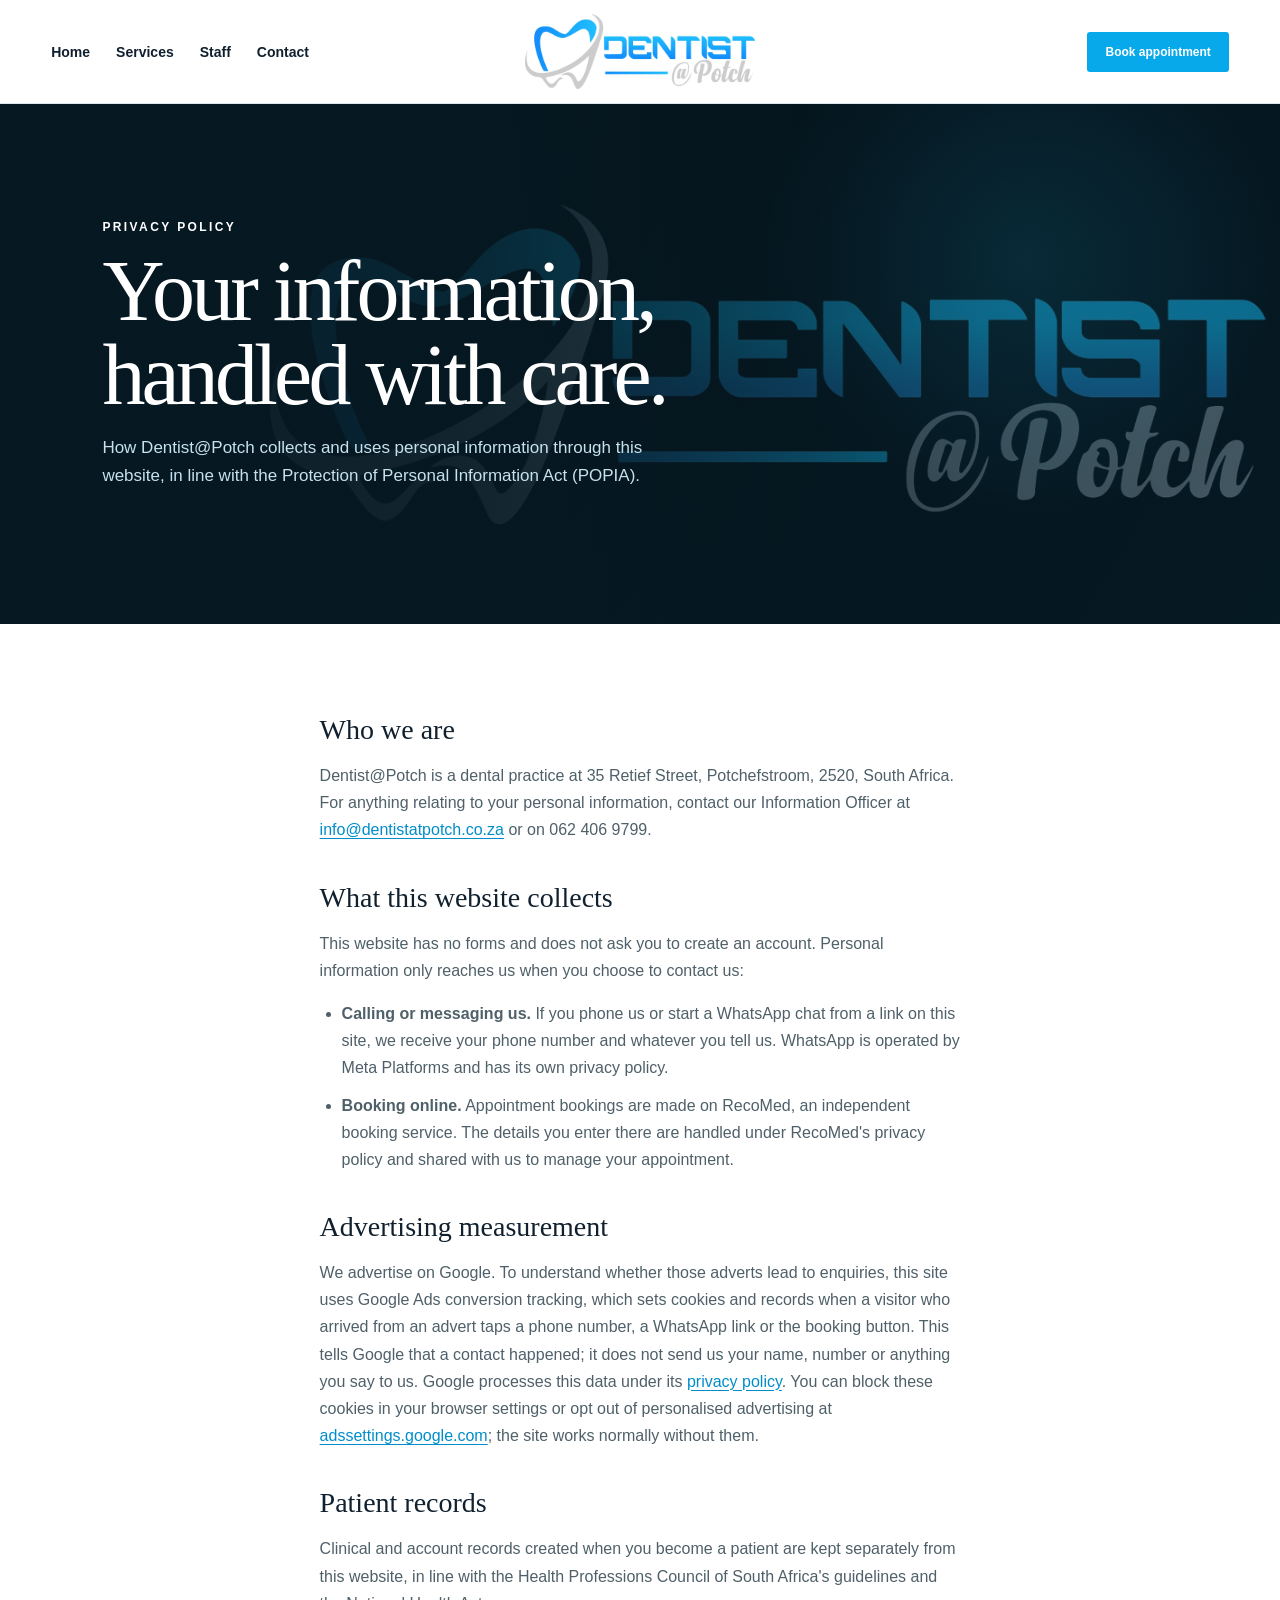
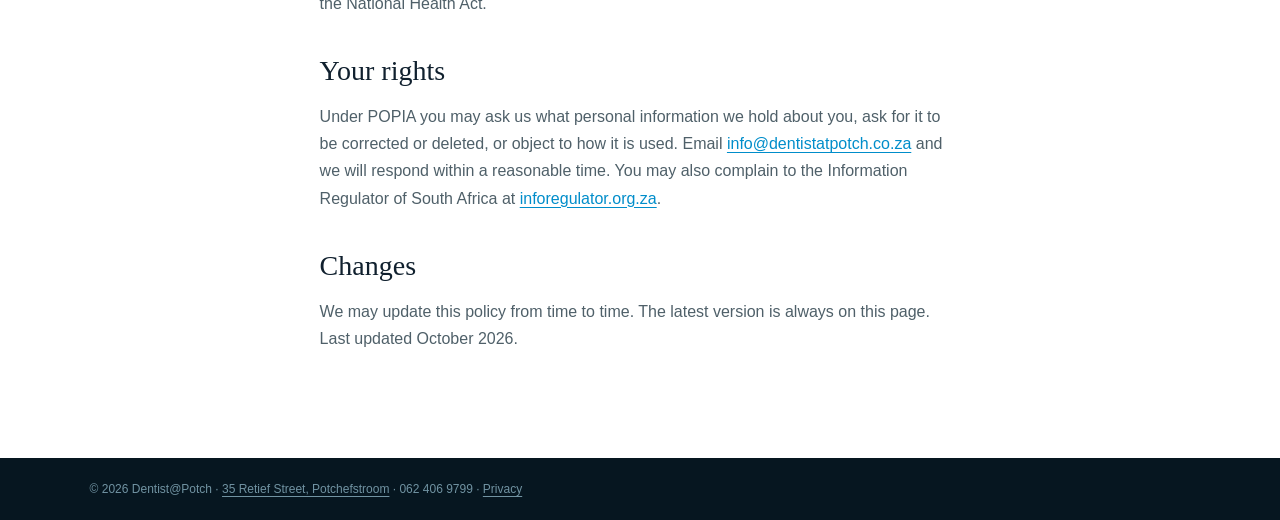
==== privacy.html @ b3be24b4 "Shorten the Invisalign description to match the other service cards Co-Authored-By: Claude Fable 5.1" ====
<!doctype html>
<html lang="en">
<head>
  <meta charset="utf-8">
  <meta name="viewport" content="width=device-width, initial-scale=1">
  <title>Privacy Policy | Dentist@Potch</title>
  <meta name="description" content="How Dentist@Potch handles personal information collected through this website.">
  <link rel="icon" href="images/dentist-at-potch-emblem.webp">
  <link rel="stylesheet" href="styles.css?v=10">
  <script src="tracking.js?v=10"></script>
</head>
<body>
  <main class="services-page">
    <header class="topbar service-nav">
      <a href="index.html" class="brand" aria-label="Dentist at Potch home"><img src="images/dentist-at-potch-logo-light.webp" alt="Dentist at Potch"></a>
      <nav aria-label="Main navigation"><a href="index.html">Home</a><a href="services.html">Services</a><a href="staff.html">Staff</a><a href="index.html#contact">Contact</a></nav>
      <a class="nav-appointment" href="https://www.recomed.co.za/dentist/potchefstroom/jac-jason-jacob/9480/9414/" target="_blank" rel="noopener noreferrer">Book appointment</a>
    </header>

    <section class="services-hero"><p class="eyebrow">PRIVACY POLICY</p><h1>Your information,<br>handled with care.</h1><p>How Dentist@Potch collects and uses personal information through this website, in line with the Protection of Personal Information Act (POPIA).</p></section>

    <section class="section-pad legal-page">
      <h2>Who we are</h2>
      <p>Dentist@Potch is a dental practice at 35 Retief Street, Potchefstroom, 2520, South Africa. For anything relating to your personal information, contact our Information Officer at <a href="mailto:info@dentistatpotch.co.za">info@dentistatpotch.co.za</a> or on 062 406 9799.</p>

      <h2>What this website collects</h2>
      <p>This website has no forms and does not ask you to create an account. Personal information only reaches us when you choose to contact us:</p>
      <ul>
        <li><strong>Calling or messaging us.</strong> If you phone us or start a WhatsApp chat from a link on this site, we receive your phone number and whatever you tell us. WhatsApp is operated by Meta Platforms and has its own privacy policy.</li>
        <li><strong>Booking online.</strong> Appointment bookings are made on RecoMed, an independent booking service. The details you enter there are handled under RecoMed's privacy policy and shared with us to manage your appointment.</li>
      </ul>

      <h2>Advertising measurement</h2>
      <p>We advertise on Google. To understand whether those adverts lead to enquiries, this site uses Google Ads conversion tracking, which sets cookies and records when a visitor who arrived from an advert taps a phone number, a WhatsApp link or the booking button. This tells Google that a contact happened; it does not send us your name, number or anything you say to us. Google processes this data under its <a href="https://policies.google.com/privacy" target="_blank" rel="noopener noreferrer">privacy policy</a>. You can block these cookies in your browser settings or opt out of personalised advertising at <a href="https://adssettings.google.com" target="_blank" rel="noopener noreferrer">adssettings.google.com</a>; the site works normally without them.</p>

      <h2>Patient records</h2>
      <p>Clinical and account records created when you become a patient are kept separately from this website, in line with the Health Professions Council of South Africa's guidelines and the National Health Act.</p>

      <h2>Your rights</h2>
      <p>Under POPIA you may ask us what personal information we hold about you, ask for it to be corrected or deleted, or object to how it is used. Email <a href="mailto:info@dentistatpotch.co.za">info@dentistatpotch.co.za</a> and we will respond within a reasonable time. You may also complain to the Information Regulator of South Africa at <a href="https://inforegulator.org.za" target="_blank" rel="noopener noreferrer">inforegulator.org.za</a>.</p>

      <h2>Changes</h2>
      <p>We may update this policy from time to time. The latest version is always on this page. Last updated October 2026.</p>
    </section>

    <footer>© 2026 Dentist@Potch · <a href="https://maps.app.goo.gl/ndyyrNJzBCLuc52E7?g_st=aw" target="_blank" rel="noopener noreferrer">35 Retief Street, Potchefstroom</a> · 062 406 9799 · <a href="privacy.html">Privacy</a></footer>
  </main>
</body>
</html>
---- styles.css ----
:root { --ink:#10202e; --blue:#07a9ea; --deep:#071a27; --pale:#eaf7fc; --line:#d9e8ee; }
* { box-sizing:border-box; } html { scroll-behavior:smooth; } body { margin:0; color:var(--ink); background:#fff; font-family:Arial,Helvetica,sans-serif; } a { color:inherit; text-decoration:none; } button,input,select,textarea { font:inherit; } button,a { -webkit-tap-highlight-color:transparent; }
.site-shell { display:grid; grid-template-columns:minmax(0,1fr) 390px; min-height:100vh; }.content-column{min-width:0}.topbar{min-height:104px;padding:14px clamp(24px,4vw,60px);display:grid;grid-template-columns:minmax(0,1fr) auto minmax(0,1fr);grid-template-areas:"nav brand action";align-items:center;gap:24px;border-bottom:1px solid var(--line);background:#fff;position:relative;z-index:10}.brand{grid-area:brand;justify-self:center;display:flex;align-items:center;width:230px;max-width:32vw}.brand img{display:block;width:100%;height:auto}.topbar nav{grid-area:nav;justify-self:start;display:flex;gap:26px;font-size:14px;font-weight:700}.topbar nav a{padding:16px 0 13px;border-bottom:3px solid transparent}.topbar nav a:hover,.topbar nav a.active{color:#008dca;border-color:var(--blue)}
.hero{height:620px;position:relative;overflow:hidden;background:var(--deep)}.hero-slide{position:absolute;inset:0;opacity:0;transform:scale(1.02);transition:opacity .8s ease,transform 1.2s ease;color:#fff}.hero-slide.visible{opacity:1;transform:scale(1);z-index:1}.hero-slide>img{position:absolute;inset:0;width:100%;height:100%;object-fit:cover}.hero-slide::after{content:"";position:absolute;inset:0;background:linear-gradient(90deg,rgba(2,19,30,.9) 0%,rgba(3,26,40,.48) 52%,rgba(3,26,40,.1) 100%);z-index:1}.hero-copy{position:relative;z-index:2;height:100%;padding:0 clamp(28px,7vw,90px);display:flex;flex-direction:column;justify-content:center}.hero-copy>p:last-child{max-width:510px;margin:24px 0 0;font-size:17px;line-height:1.6;color:#d7eef7}.eyebrow{margin:0 0 16px;font-size:12px;line-height:1;font-weight:800;letter-spacing:.2em}.eyebrow.blue{color:#008dca}.hero h1,.services-hero h1{margin:0;max-width:680px;font-family:Georgia,serif;font-size:clamp(48px,7vw,86px);line-height:.98;font-weight:400;letter-spacing:-.045em}.slide-dots{position:absolute;z-index:3;left:clamp(28px,7vw,90px);bottom:38px;display:flex;gap:10px}.slide-dots button{width:9px;height:9px;border:1px solid #fff;border-radius:50%;background:transparent;cursor:pointer;padding:0}.slide-dots button.selected{width:34px;border-radius:10px;background:var(--blue);border-color:var(--blue)}
.section-pad{padding:90px clamp(28px,7vw,90px)}.welcome h2,.team h2,.contact h2,.services-cta h2{font-family:Georgia,serif;font-size:clamp(36px,4vw,55px);line-height:1.08;font-weight:400;margin:0;letter-spacing:-.035em}.welcome>p:not(.eyebrow){max-width:750px;color:#5b6c76;font-size:18px;line-height:1.7}.quick-facts{display:grid;grid-template-columns:repeat(3,1fr);gap:18px;border-top:1px solid var(--line);margin-top:42px;padding-top:28px}.quick-facts span{display:flex;flex-direction:column;gap:7px;font-size:13px;color:#6d7d85}.quick-facts strong{color:var(--ink);font-size:16px}.team{background:#f2f9fb}.section-heading{display:flex;align-items:end;justify-content:space-between;gap:30px;margin-bottom:42px}.section-heading p{max-width:410px;color:#687982;line-height:1.6}.doctor-grid{display:grid;grid-template-columns:repeat(2,1fr);gap:24px;align-items:stretch}.doctor-card{background:#fff;border-radius:6px;overflow:hidden;box-shadow:0 10px 35px rgba(9,51,70,.07);display:flex;flex-direction:column}.doctor-photo{position:relative;aspect-ratio:4/5;overflow:hidden;background:#fff}.doctor-photo img{width:100%;height:100%;object-fit:cover;object-position:center top}.doctor-details{padding:25px 24px 28px;text-align:left;display:flex;flex-direction:column;flex:1}.doctor-card h3{font-family:Georgia,serif;font-size:23px;line-height:1.15;font-weight:400;margin:0 0 10px}.doctor-designation{margin:0;color:#008dca;font-size:12px;font-weight:800;text-transform:uppercase;letter-spacing:.08em;line-height:1.45}.doctor-experience{align-self:flex-start;margin:17px 0 16px;padding:7px 10px;border-radius:999px;background:#eaf7fc;color:#087ead;font-size:11px;font-weight:800;letter-spacing:.03em}.doctor-bio{margin:0;color:#5f717a;font-size:14px;line-height:1.65}.doctor-bio.no-experience{margin-top:20px}
.testimonial-wrap{background:var(--deep)}.testimonial-card{max-width:900px;min-height:410px;margin:auto;text-align:center;color:#fff;display:flex;flex-direction:column;align-items:center;justify-content:center}.review-label{color:#7fd8f7}.stars{color:#f8c44f;letter-spacing:.25em}blockquote{margin:24px 0;font-family:Georgia,serif;font-size:clamp(21px,2.45vw,35px);line-height:1.4}.patient{color:#8fb3c4;font-size:13px;text-transform:uppercase;letter-spacing:.1em}.testimonial-controls{margin-top:28px;display:flex;justify-content:center;align-items:center;gap:18px;color:#85a6b6;font-size:12px}.testimonial-controls button{color:#fff;background:transparent;border:1px solid #315366;width:42px;height:42px;border-radius:50%;cursor:pointer}.contact{display:grid;grid-template-columns:1.1fr .9fr;gap:60px;background:var(--blue);color:white}.contact a{font-family:Georgia,serif;font-size:28px}.contact p:not(.eyebrow){margin:0 0 8px;color:#dff6ff;font-size:13px}.contact .hours{margin-top:30px!important}footer{background:#061620;color:#7193a2;padding:24px clamp(28px,7vw,90px);font-size:12px}
.appointment-panel{position:relative;background:#eff8fb;border-left:1px solid var(--line)}.appointment-inner{position:sticky;top:0;height:100vh;overflow-y:auto;padding:38px 38px 28px}.panel-logo{display:block;width:72px;height:72px;object-fit:cover;border-radius:50%;margin-bottom:24px}.appointment-inner h2{margin:0;font-family:Georgia,serif;font-size:38px;line-height:1.05;font-weight:400}.panel-intro{color:#64747c;font-size:14px;line-height:1.55}.primary-button{width:100%;border:0;border-radius:4px;background:var(--blue);color:#fff;padding:15px;font-weight:800;cursor:pointer;display:flex;justify-content:space-between}.primary-button:hover{background:#008dca}.recomed-card{margin:28px 0 16px;padding:17px;background:#fff;border:1px solid #c9dde5;border-radius:6px;display:flex;align-items:center;gap:13px}.recomed-mark{display:grid;place-items:center;min-width:42px;height:42px;border-radius:50%;background:#e8f7fd;color:#008dca;font-family:Georgia,serif;font-size:24px;font-weight:bold}.recomed-card strong{font-size:13px}.recomed-card p{margin:4px 0 0;color:#687982;font-size:11px;line-height:1.45}.recomed-button{margin-top:0;text-decoration:none}.booking-details{margin-top:25px;padding:4px 0;border-top:1px solid #c9dde5;border-bottom:1px solid #c9dde5}.booking-details p{margin:17px 0;color:#64747c;font-size:12px;line-height:1.55}.booking-details strong{color:#173a49}.emergency-call{margin-top:24px;padding:18px;border-radius:6px;background:#fff}.emergency-call p{margin:0 0 10px;color:#64747c;font-size:12px;line-height:1.5}.emergency-call a{color:#008dca;font-size:17px;font-weight:800}
.services-page{min-height:100vh;background:#fff}.service-nav{position:sticky;top:0}.nav-appointment{grid-area:action;justify-self:end;background:var(--blue);color:#fff;padding:13px 18px;border-radius:3px;font-size:12px;font-weight:800}.services-hero{min-height:520px;display:flex;flex-direction:column;justify-content:center;padding:90px clamp(28px,8vw,120px);color:#fff;background:radial-gradient(circle at 80% 30%,#166d8e,transparent 24%),linear-gradient(120deg,#061923,#0c3a50)}.services-hero>p:last-child{max-width:550px;color:#c6e2ed;line-height:1.65;font-size:17px}.services-grid{display:grid;grid-template-columns:repeat(6,1fr);gap:18px;max-width:1450px;margin:auto}.service-card{grid-column:span 2;border:1px solid var(--line);padding:32px;min-height:310px;display:flex;flex-direction:column;position:relative;text-align:center;transition:.25s ease}.service-card.final-row-left{grid-column:2/span 2}.service-card.final-row-right{grid-column:4/span 2}.service-card:hover{transform:translateY(-5px);box-shadow:0 18px 40px rgba(11,54,72,.1);border-color:#98d8ef}.service-card>span{position:absolute;right:22px;top:20px;color:#a6bdc7;font-size:12px}.service-icon{width:58px;height:58px;margin:0 auto;display:grid;place-items:center;border-radius:50%;background:var(--pale);color:var(--blue)}.service-icon svg{width:39px;height:39px;fill:none;stroke:currentColor;stroke-width:1.7;stroke-linecap:round;stroke-linejoin:round}.service-card h2{font-family:Georgia,serif;font-size:26px;font-weight:400;margin:22px 0 10px}.service-card p{color:#64747c;line-height:1.6;font-size:14px;flex:1}.service-card a{color:#008dca;font-size:12px;font-weight:800}.services-cta{margin:0 clamp(28px,8vw,120px) 90px;padding:55px 60px;display:flex;justify-content:space-between;align-items:center;gap:30px;background:var(--blue);color:#fff}.services-cta a{background:#fff;color:#087ead;padding:15px 20px;font-size:13px;font-weight:bold;white-space:nowrap}.map-location{display:inline-block;color:inherit}.map-location span{display:inline-block;margin-top:14px;color:#9bddf5;font-size:13px;font-weight:800}.map-location:hover span{text-decoration:underline}footer a{color:inherit;text-decoration:underline;text-underline-offset:3px}
.service-icon{position:relative;animation:serviceIconFloat 3.2s ease-in-out infinite;will-change:transform;box-shadow:0 8px 22px rgba(0,151,210,.12)}.service-icon::after{content:"";position:absolute;inset:-7px;border:2px dashed rgba(0,151,210,.34);border-radius:50%;animation:serviceIconOrbit 7s linear infinite;pointer-events:none}.service-card:nth-child(3n+2) .service-icon,.service-card:nth-child(3n+2) .service-icon::after,.service-card:nth-child(3n+2) .service-icon svg{animation-delay:.45s}.service-card:nth-child(3n) .service-icon,.service-card:nth-child(3n) .service-icon::after,.service-card:nth-child(3n) .service-icon svg{animation-delay:.9s}.service-icon svg{transform-origin:center;animation:serviceIconBreathe 2.2s ease-in-out infinite}.service-card:hover .service-icon svg,.service-card:focus-within .service-icon svg{animation:serviceIconSmile .85s ease-in-out infinite}.service-card:hover .service-icon,.service-card:focus-within .service-icon{background:#d9f4ff;animation:serviceIconBounce .8s ease-in-out infinite;box-shadow:0 12px 28px rgba(0,151,210,.28)}
@keyframes serviceIconFloat{0%,100%{transform:translateY(0) rotate(-2deg)}50%{transform:translateY(-10px) rotate(2deg)}}
@keyframes serviceIconOrbit{to{transform:rotate(360deg)}}
@keyframes serviceIconBreathe{0%,100%{transform:scale(.94)}50%{transform:scale(1.1)}}
@keyframes serviceIconBounce{0%,100%{transform:translateY(-4px) scale(1)}50%{transform:translateY(-12px) scale(1.08)}}
@keyframes serviceIconSmile{0%,100%{transform:rotate(-8deg) scale(1.05)}50%{transform:rotate(8deg) scale(1.18)}}
@media(prefers-reduced-motion:reduce){.service-icon,.service-icon::after,.service-icon svg,.service-card:hover .service-icon,.service-card:focus-within .service-icon,.service-card:hover .service-icon svg,.service-card:focus-within .service-icon svg{animation:none}.service-card,.service-icon{transition:none}}
.staff-page{min-height:100vh;background:#fff}.staff-hero{min-height:500px;display:flex;flex-direction:column;justify-content:center;padding:90px clamp(28px,8vw,120px);color:#fff;background:radial-gradient(circle at 78% 22%,rgba(7,169,234,.38),transparent 24%),linear-gradient(120deg,#061923,#0c3a50)}.staff-hero h1{margin:0;max-width:760px;font-family:Georgia,serif;font-size:clamp(48px,7vw,86px);line-height:.98;font-weight:400;letter-spacing:-.045em}.staff-hero>p:last-child{max-width:590px;margin-top:24px;color:#c6e2ed;line-height:1.65;font-size:17px}.staff-section{max-width:1500px;margin:auto}.staff-section-heading{margin-bottom:42px}.staff-section-heading h2{margin:0;max-width:760px;font-family:Georgia,serif;font-size:clamp(36px,4vw,55px);line-height:1.08;font-weight:400;letter-spacing:-.035em}.staff-clinical-grid{display:grid;grid-template-columns:repeat(2,1fr);gap:24px}.staff-profile,.support-profile{background:#fff;border:1px solid var(--line);border-radius:6px;overflow:hidden;box-shadow:0 10px 35px rgba(9,51,70,.07)}.staff-photo,.support-photo{position:relative;aspect-ratio:4/5;overflow:hidden;background:#f5f9fa}.staff-photo img,.support-photo img{width:100%;height:100%;object-fit:cover;object-position:center top}.staff-profile-copy{padding:26px 24px 30px}.staff-profile h3,.support-profile h3{margin:0 0 10px;font-family:Georgia,serif;font-size:24px;font-weight:400;line-height:1.15}.staff-role,.support-profile-copy p{margin:0;color:#008dca;font-size:12px;font-weight:800;text-transform:uppercase;letter-spacing:.08em;line-height:1.5}.staff-experience{display:inline-block;margin:17px 0 0;padding:7px 10px;border-radius:999px;background:#eaf7fc;color:#087ead;font-size:11px;font-weight:800}.staff-bio{margin:18px 0 0;color:#5f717a;font-size:14px;line-height:1.65}.staff-support{max-width:none;background:#f2f9fb}.staff-support>.staff-section-heading,.staff-support-grid{max-width:1320px;margin-left:auto;margin-right:auto}.staff-support>.staff-section-heading{margin-bottom:42px}.staff-support-grid{display:grid;grid-template-columns:repeat(3,1fr);gap:24px}.support-profile-copy{padding:25px 24px 28px}.staff-cta{margin-top:90px}
@media(max-width:1200px) and (min-width:1001px){.site-shell .topbar{min-height:128px;grid-template-columns:1fr;grid-template-areas:"brand" "nav";gap:4px}.site-shell .topbar nav{justify-self:center}}
@media(max-width:1000px){.site-shell{display:block}.appointment-panel{border-left:0;border-top:1px solid var(--line)}.appointment-inner{position:static;height:auto;max-width:680px;margin:auto;padding:60px 28px}.hero{height:570px}.services-grid{grid-template-columns:repeat(2,1fr)}.service-card,.service-card.final-row-left,.service-card.final-row-right{grid-column:auto}.staff-support-grid{grid-template-columns:repeat(2,1fr)}.staff-support-grid .support-profile:last-child{grid-column:1/-1;max-width:calc(50% - 12px);width:100%;justify-self:center}}@media(max-width:700px){.topbar{min-height:128px;padding:15px 20px 8px;grid-template-columns:1fr;grid-template-areas:"brand" "nav";gap:4px}.brand{max-width:70vw;width:215px}.topbar nav{justify-self:center;gap:15px;width:100%;justify-content:center}.topbar nav a{padding:10px 0 8px}.service-nav .nav-appointment{display:none}.hero{height:540px}.placeholder-icon{font-size:150px}.section-pad{padding:65px 24px}.quick-facts,.doctor-grid,.contact,.services-grid,.staff-clinical-grid,.staff-support-grid{grid-template-columns:1fr}.section-heading{display:block}.doctor-grid{gap:28px}.doctor-photo{aspect-ratio:4/5}.services-hero,.staff-hero{min-height:450px;padding:70px 24px}.services-cta{margin:0 24px 60px;padding:40px 28px;display:block}.services-cta a{display:inline-block;margin-top:24px}.staff-support-grid .support-profile:last-child{grid-column:auto;max-width:none}.staff-cta{margin-top:60px}}
/* WhatsApp click-to-chat links (icon: Font Awesome Free, CC BY 4.0) */
a.whatsapp-chat{display:inline-flex;align-items:center;gap:7px;margin-top:6px;font-family:Arial,Helvetica,sans-serif;font-size:13px;font-weight:800;text-decoration:none}a.whatsapp-chat span{text-decoration:underline;text-underline-offset:3px}a.whatsapp-chat .wa-icon{width:22px;height:22px;flex:none;color:#25d366}.contact a.whatsapp-chat{display:flex;color:#dff6ff}.contact a.whatsapp-chat:hover{color:#fff}.contact a.whatsapp-chat .wa-icon{color:#fff;background:#25d366;border-radius:50%;padding:4px;box-sizing:border-box}.emergency-call a.whatsapp-chat{display:flex;color:#25a244}.emergency-call a.whatsapp-chat:hover{color:#1b8a37}
/* Privacy page */
.legal-page{max-width:820px;margin:auto}.legal-page h2{font-family:Georgia,serif;font-size:28px;font-weight:400;margin:38px 0 12px}.legal-page h2:first-child{margin-top:0}.legal-page p,.legal-page li{color:#4f6069;font-size:16px;line-height:1.7}.legal-page ul{padding-left:22px}.legal-page li{margin-bottom:10px}.legal-page a{color:#008dca;text-decoration:underline;text-underline-offset:3px}
/* Logo backdrop on the services and staff banners */
.services-hero,.staff-hero{position:relative;overflow:hidden;isolation:isolate}
.services-hero::before,.staff-hero::before{content:"";position:absolute;inset:0;z-index:-2;background:#000 url(images/dentist-at-potch-banner.webp) right 5% center/auto 62% no-repeat;opacity:.55}
.services-hero::after,.staff-hero::after{content:"";position:absolute;inset:0;z-index:-1;background:linear-gradient(90deg,rgba(6,25,35,.96) 0%,rgba(6,25,35,.82) 38%,rgba(6,25,35,.35) 70%,rgba(6,25,35,.15) 100%)}
@media(max-width:1000px){.services-hero::before,.staff-hero::before{background-position:center bottom 7%;background-size:90% auto;opacity:.45}.services-hero::after,.staff-hero::after{background:linear-gradient(180deg,rgba(6,25,35,.95) 0%,rgba(6,25,35,.8) 55%,rgba(6,25,35,.45) 100%)}}
.service-tagline{color:#008dca!important;font-weight:800;font-size:14px!important;flex:0 0 auto!important;margin:0 0 10px}
.service-card h2 sup{font-size:.45em;vertical-align:super;margin-left:1px}
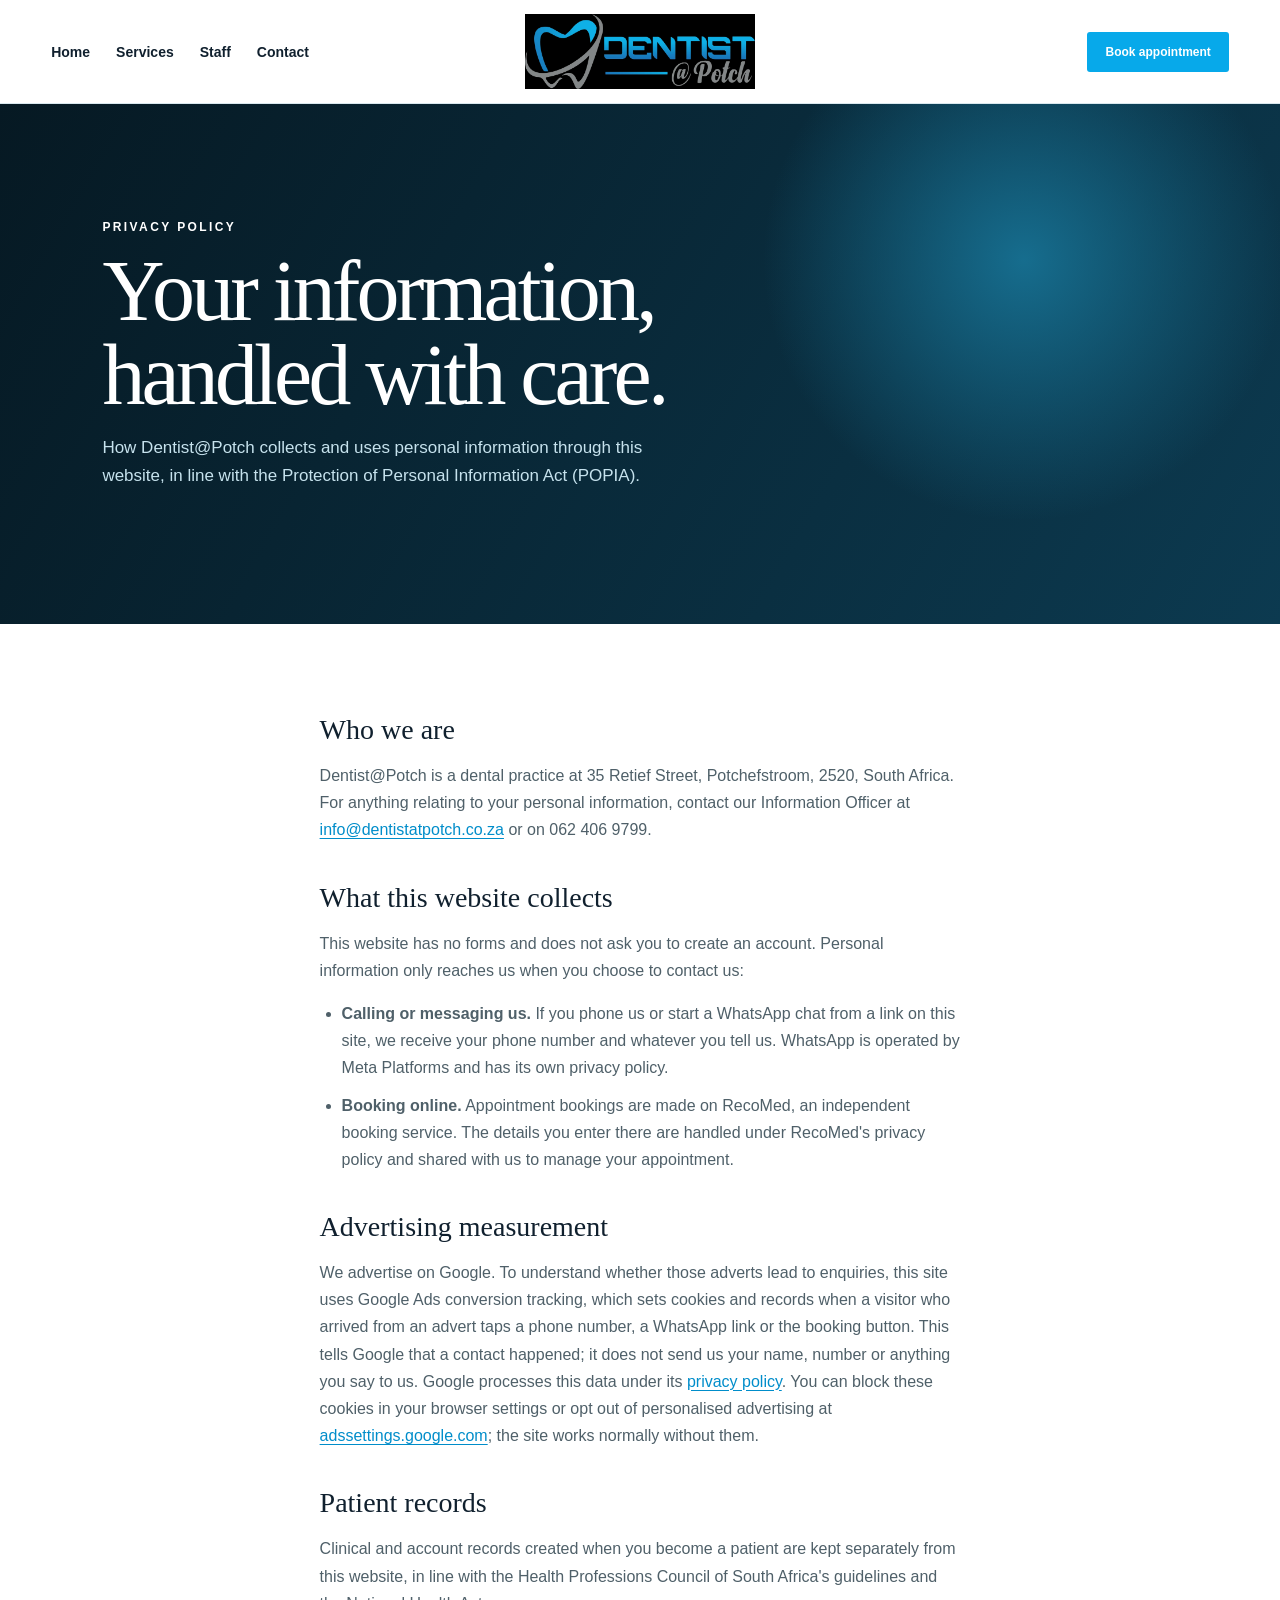
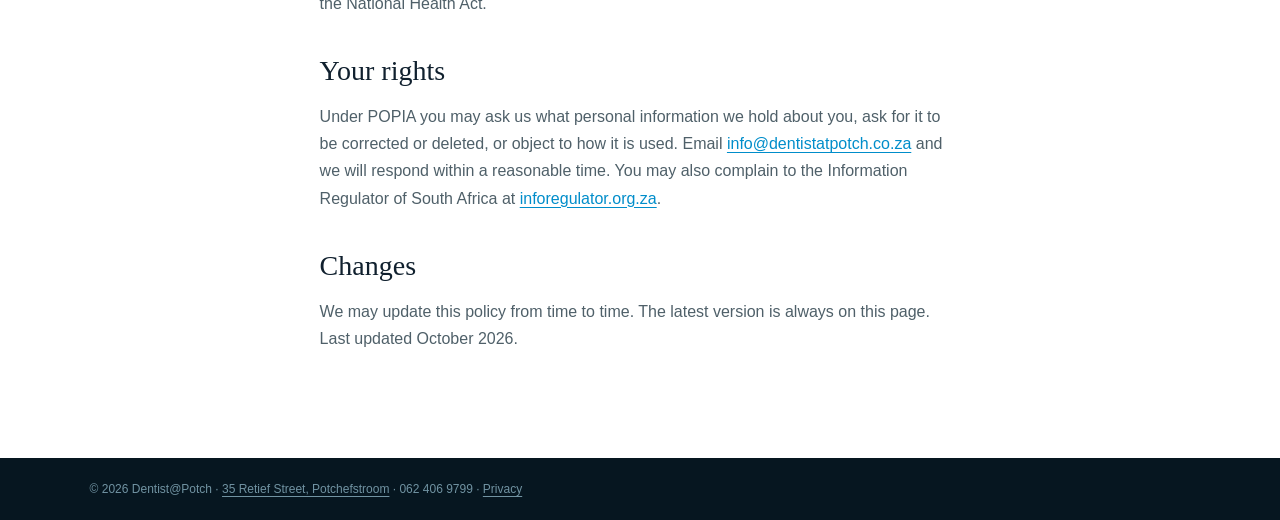
==== commit 192c7d66: "Use the black logo in the top bar and restore the gradient banners Co-Authored-By: Claude Fable 5.1 " ====
--- a/privacy.html
+++ b/privacy.html
@@ -6,13 +6,13 @@
   <title>Privacy Policy | Dentist@Potch</title>
   <meta name="description" content="How Dentist@Potch handles personal information collected through this website.">
   <link rel="icon" href="images/dentist-at-potch-emblem.webp">
-  <link rel="stylesheet" href="styles.css?v=10">
-  <script src="tracking.js?v=10"></script>
+  <link rel="stylesheet" href="styles.css?v=11">
+  <script src="tracking.js?v=11"></script>
 </head>
 <body>
   <main class="services-page">
     <header class="topbar service-nav">
-      <a href="index.html" class="brand" aria-label="Dentist at Potch home"><img src="images/dentist-at-potch-logo-light.webp" alt="Dentist at Potch"></a>
+      <a href="index.html" class="brand" aria-label="Dentist at Potch home"><img src="images/dentist-at-potch-logo-black.webp" alt="Dentist at Potch"></a>
       <nav aria-label="Main navigation"><a href="index.html">Home</a><a href="services.html">Services</a><a href="staff.html">Staff</a><a href="index.html#contact">Contact</a></nav>
       <a class="nav-appointment" href="https://www.recomed.co.za/dentist/potchefstroom/jac-jason-jacob/9480/9414/" target="_blank" rel="noopener noreferrer">Book appointment</a>
     </header>
--- a/styles.css
+++ b/styles.css
@@ -20,10 +20,5 @@
 a.whatsapp-chat{display:inline-flex;align-items:center;gap:7px;margin-top:6px;font-family:Arial,Helvetica,sans-serif;font-size:13px;font-weight:800;text-decoration:none}a.whatsapp-chat span{text-decoration:underline;text-underline-offset:3px}a.whatsapp-chat .wa-icon{width:22px;height:22px;flex:none;color:#25d366}.contact a.whatsapp-chat{display:flex;color:#dff6ff}.contact a.whatsapp-chat:hover{color:#fff}.contact a.whatsapp-chat .wa-icon{color:#fff;background:#25d366;border-radius:50%;padding:4px;box-sizing:border-box}.emergency-call a.whatsapp-chat{display:flex;color:#25a244}.emergency-call a.whatsapp-chat:hover{color:#1b8a37}
 /* Privacy page */
 .legal-page{max-width:820px;margin:auto}.legal-page h2{font-family:Georgia,serif;font-size:28px;font-weight:400;margin:38px 0 12px}.legal-page h2:first-child{margin-top:0}.legal-page p,.legal-page li{color:#4f6069;font-size:16px;line-height:1.7}.legal-page ul{padding-left:22px}.legal-page li{margin-bottom:10px}.legal-page a{color:#008dca;text-decoration:underline;text-underline-offset:3px}
-/* Logo backdrop on the services and staff banners */
-.services-hero,.staff-hero{position:relative;overflow:hidden;isolation:isolate}
-.services-hero::before,.staff-hero::before{content:"";position:absolute;inset:0;z-index:-2;background:#000 url(images/dentist-at-potch-banner.webp) right 5% center/auto 62% no-repeat;opacity:.55}
-.services-hero::after,.staff-hero::after{content:"";position:absolute;inset:0;z-index:-1;background:linear-gradient(90deg,rgba(6,25,35,.96) 0%,rgba(6,25,35,.82) 38%,rgba(6,25,35,.35) 70%,rgba(6,25,35,.15) 100%)}
-@media(max-width:1000px){.services-hero::before,.staff-hero::before{background-position:center bottom 7%;background-size:90% auto;opacity:.45}.services-hero::after,.staff-hero::after{background:linear-gradient(180deg,rgba(6,25,35,.95) 0%,rgba(6,25,35,.8) 55%,rgba(6,25,35,.45) 100%)}}
 .service-tagline{color:#008dca!important;font-weight:800;font-size:14px!important;flex:0 0 auto!important;margin:0 0 10px}
 .service-card h2 sup{font-size:.45em;vertical-align:super;margin-left:1px}
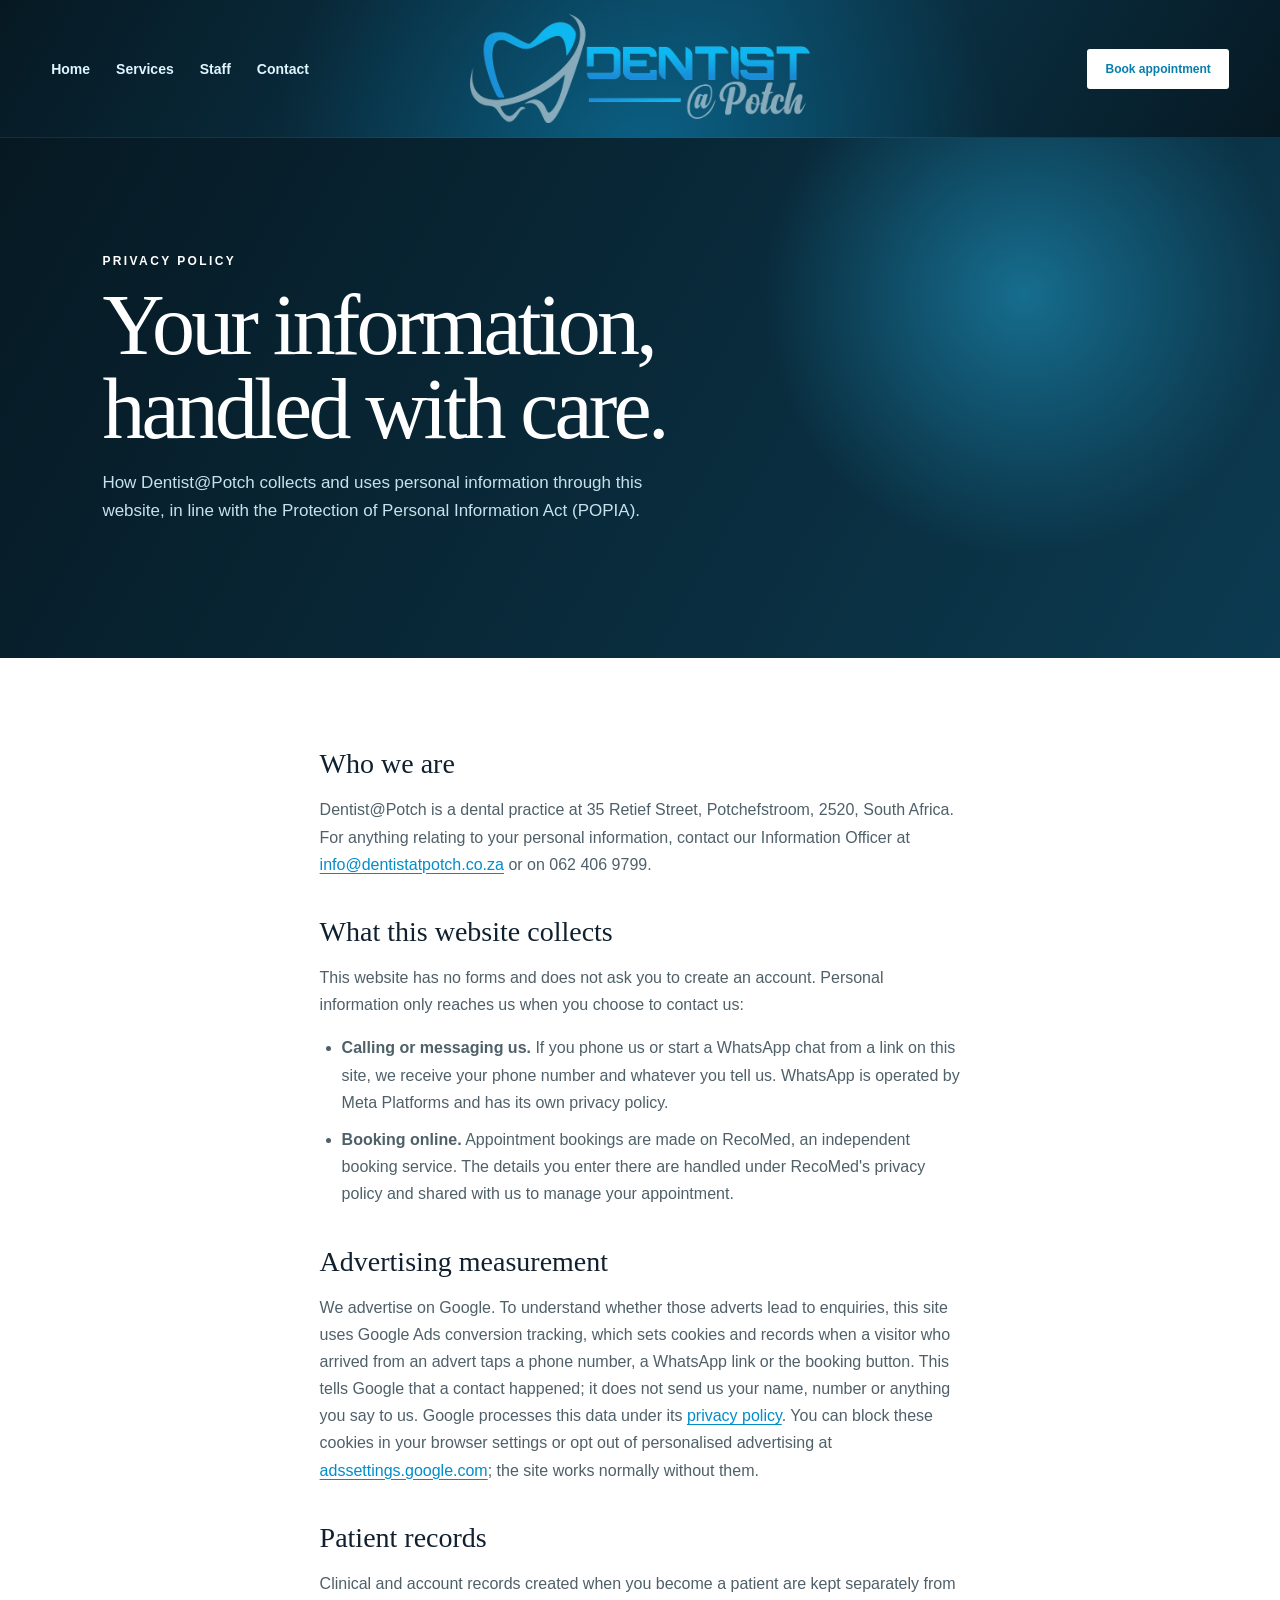
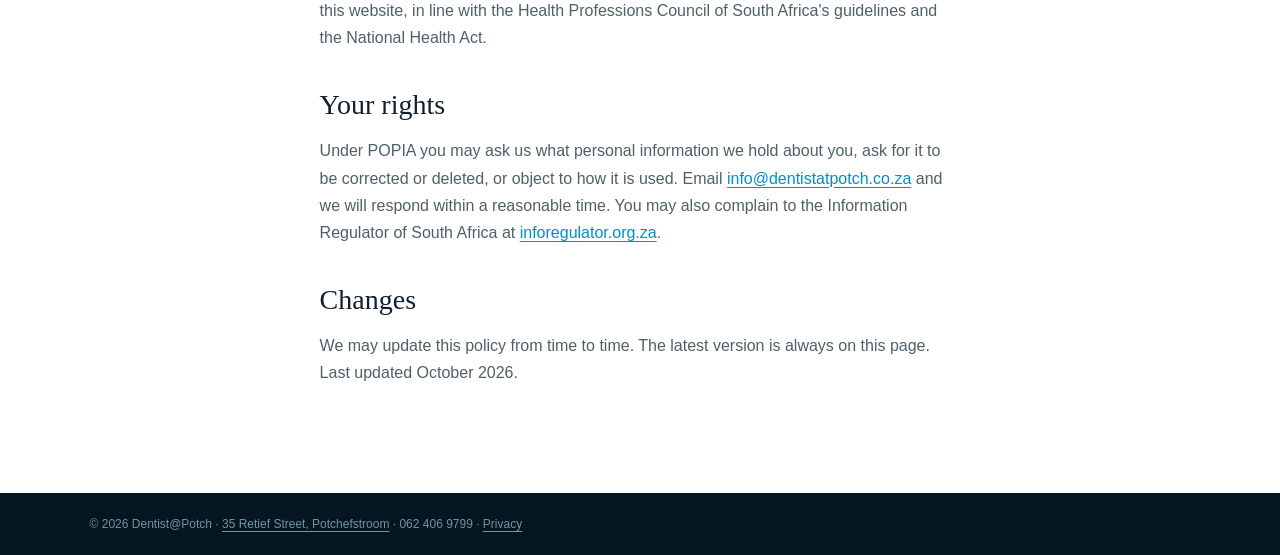
==== commit e36551bd: "Dark gradient top bar with the logo spread across it Co-Authored-By: Claude Fable 5.1 <noreply@anthr" ====
--- a/privacy.html
+++ b/privacy.html
@@ -6,13 +6,13 @@
   <title>Privacy Policy | Dentist@Potch</title>
   <meta name="description" content="How Dentist@Potch handles personal information collected through this website.">
   <link rel="icon" href="images/dentist-at-potch-emblem.webp">
-  <link rel="stylesheet" href="styles.css?v=11">
-  <script src="tracking.js?v=11"></script>
+  <link rel="stylesheet" href="styles.css?v=12">
+  <script src="tracking.js?v=12"></script>
 </head>
 <body>
   <main class="services-page">
     <header class="topbar service-nav">
-      <a href="index.html" class="brand" aria-label="Dentist at Potch home"><img src="images/dentist-at-potch-logo-black.webp" alt="Dentist at Potch"></a>
+      <a href="index.html" class="brand" aria-label="Dentist at Potch home"><img src="images/dentist-at-potch-logo-dark.webp" alt="Dentist at Potch"></a>
       <nav aria-label="Main navigation"><a href="index.html">Home</a><a href="services.html">Services</a><a href="staff.html">Staff</a><a href="index.html#contact">Contact</a></nav>
       <a class="nav-appointment" href="https://www.recomed.co.za/dentist/potchefstroom/jac-jason-jacob/9480/9414/" target="_blank" rel="noopener noreferrer">Book appointment</a>
     </header>
--- a/styles.css
+++ b/styles.css
@@ -22,3 +22,9 @@
 .legal-page{max-width:820px;margin:auto}.legal-page h2{font-family:Georgia,serif;font-size:28px;font-weight:400;margin:38px 0 12px}.legal-page h2:first-child{margin-top:0}.legal-page p,.legal-page li{color:#4f6069;font-size:16px;line-height:1.7}.legal-page ul{padding-left:22px}.legal-page li{margin-bottom:10px}.legal-page a{color:#008dca;text-decoration:underline;text-underline-offset:3px}
 .service-tagline{color:#008dca!important;font-weight:800;font-size:14px!important;flex:0 0 auto!important;margin:0 0 10px}
 .service-card h2 sup{font-size:.45em;vertical-align:super;margin-left:1px}
+/* Dark top bar with the logo spread across it */
+.topbar{background:radial-gradient(circle at 50% 120%,rgba(7,169,234,.35),transparent 55%),linear-gradient(120deg,#061923,#0c3a50 55%,#061923);border-bottom:1px solid rgba(255,255,255,.08)}
+.topbar .brand{width:340px;max-width:38vw}
+.topbar nav a{color:#dff6ff}.topbar nav a:hover,.topbar nav a.active{color:#fff;border-color:#7fd8f7}
+.topbar .nav-appointment{background:#fff;color:#087ead}
+@media(max-width:700px){.topbar .brand{width:260px;max-width:78vw}}
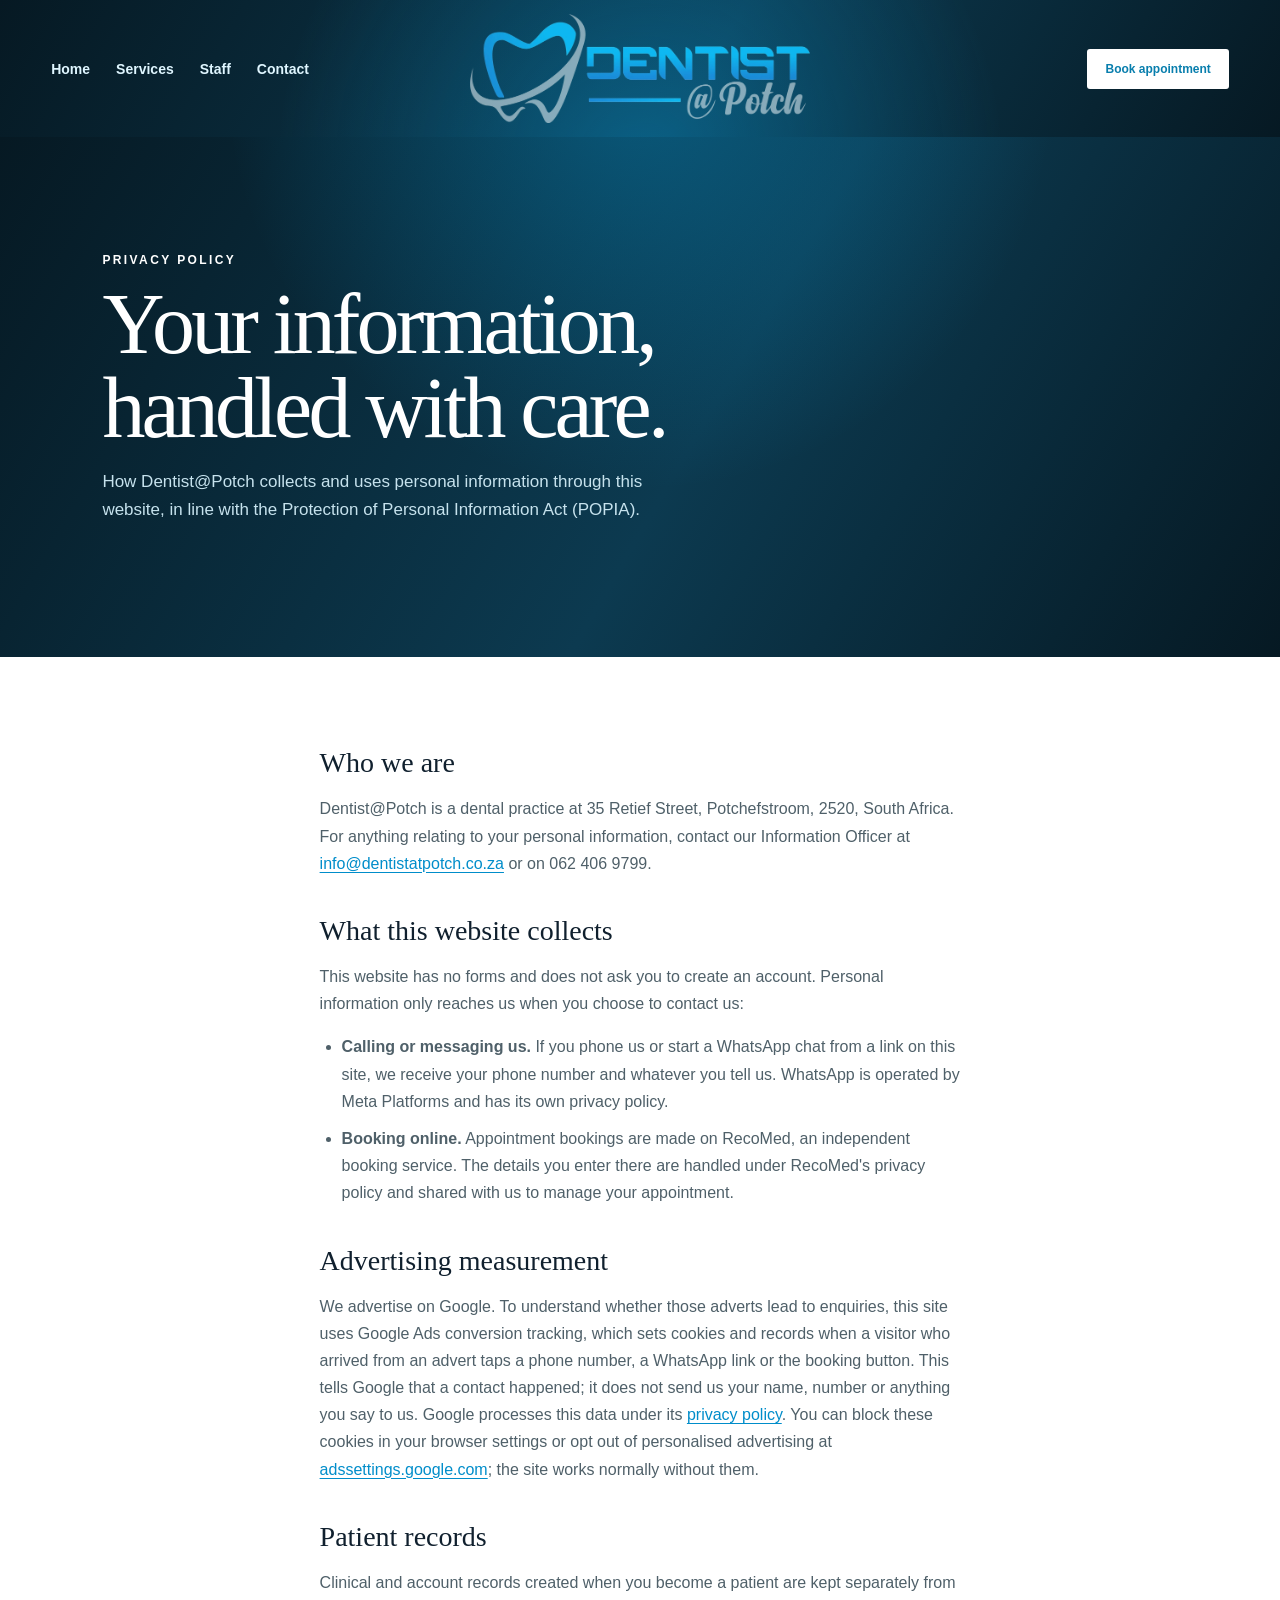
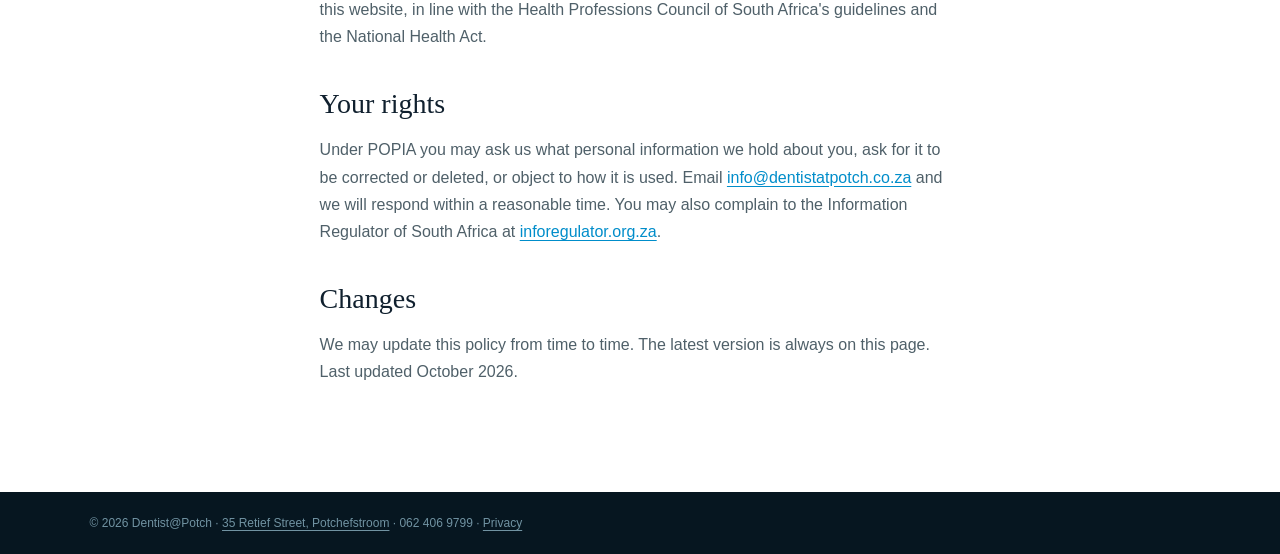
==== commit 33a2c94f: "Match the services and staff banners to the top bar gradient Co-Authored-By: Claude Fable 5.1 <norep" ====
--- a/privacy.html
+++ b/privacy.html
@@ -6,8 +6,8 @@
   <title>Privacy Policy | Dentist@Potch</title>
   <meta name="description" content="How Dentist@Potch handles personal information collected through this website.">
   <link rel="icon" href="images/dentist-at-potch-emblem.webp">
-  <link rel="stylesheet" href="styles.css?v=12">
-  <script src="tracking.js?v=12"></script>
+  <link rel="stylesheet" href="styles.css?v=13">
+  <script src="tracking.js?v=13"></script>
 </head>
 <body>
   <main class="services-page">
--- a/styles.css
+++ b/styles.css
@@ -28,3 +28,6 @@
 .topbar nav a{color:#dff6ff}.topbar nav a:hover,.topbar nav a.active{color:#fff;border-color:#7fd8f7}
 .topbar .nav-appointment{background:#fff;color:#087ead}
 @media(max-width:700px){.topbar .brand{width:260px;max-width:78vw}}
+/* Banners share the top bar's gradient so the two flow together */
+.services-hero,.staff-hero{background:radial-gradient(circle at 50% -12%,rgba(7,169,234,.34),transparent 48%),linear-gradient(120deg,#061923,#0c3a50 55%,#061923)}
+.service-nav{border-bottom:0}
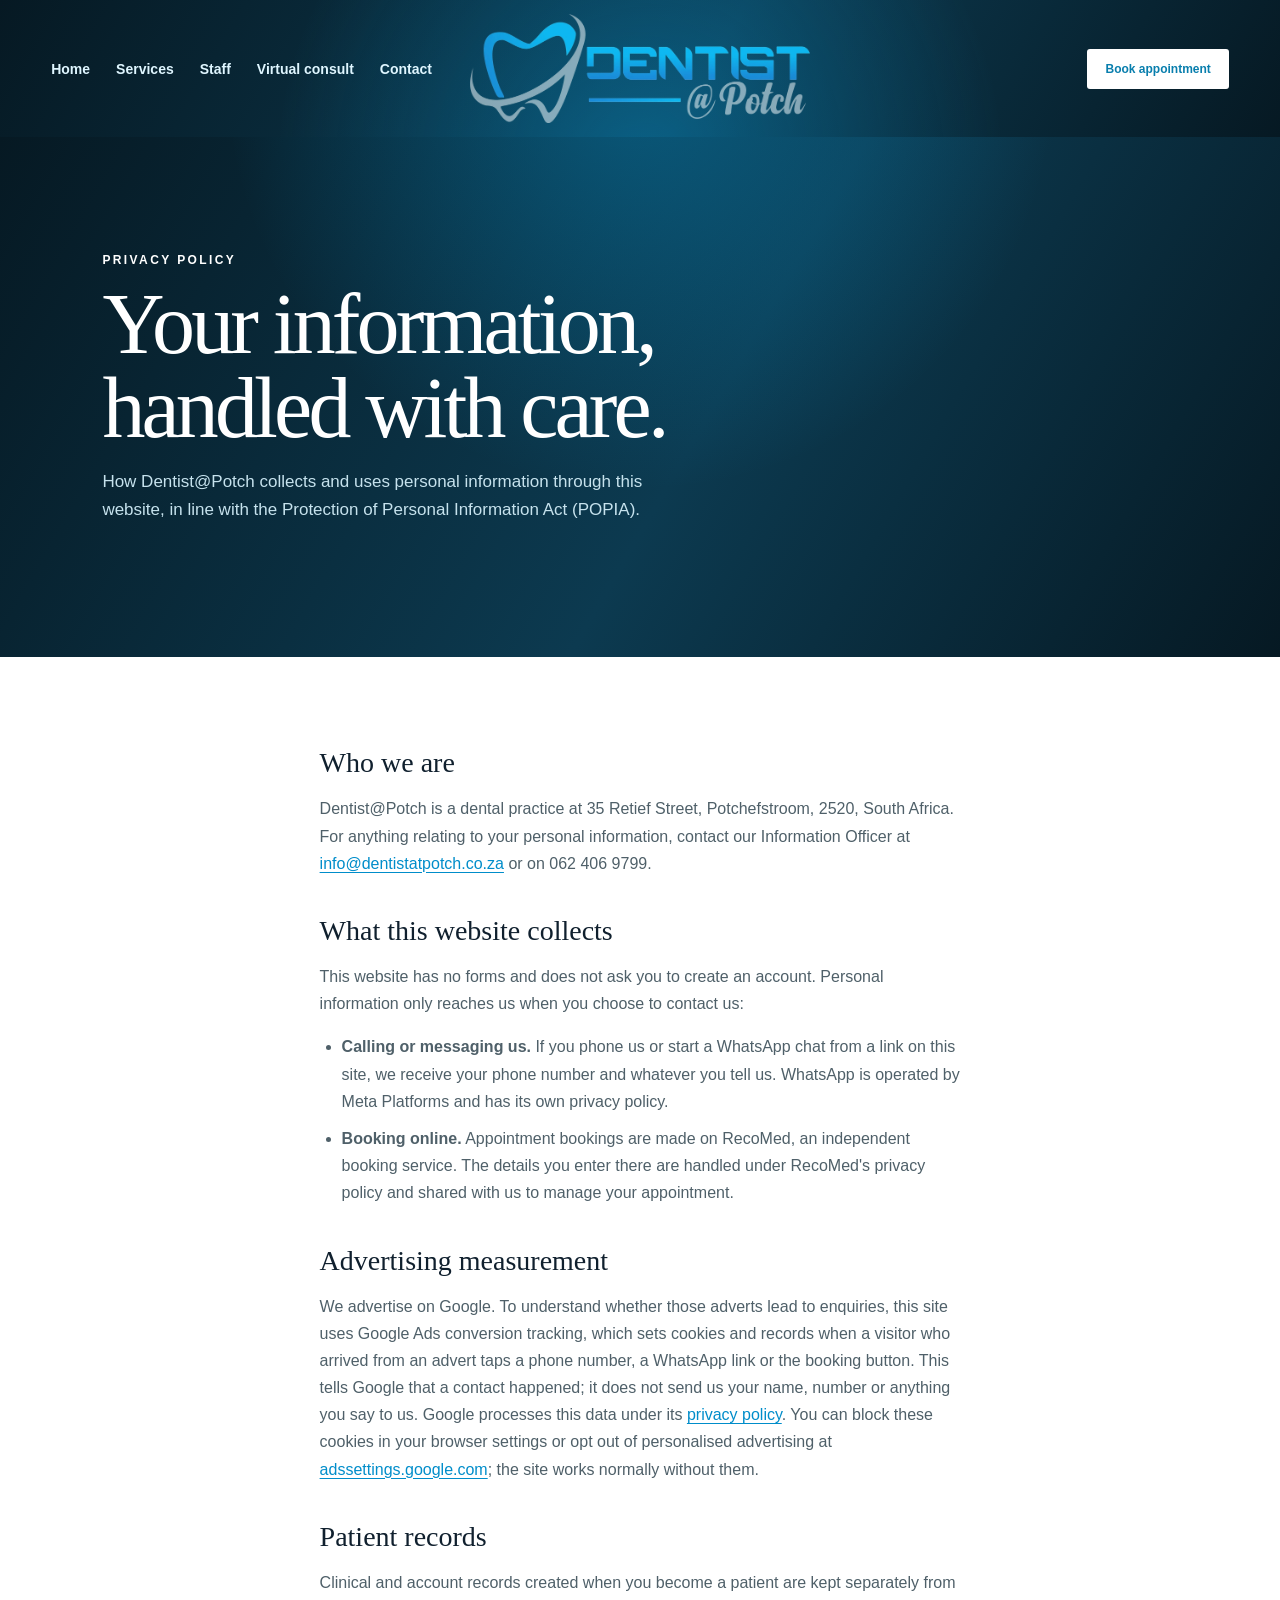
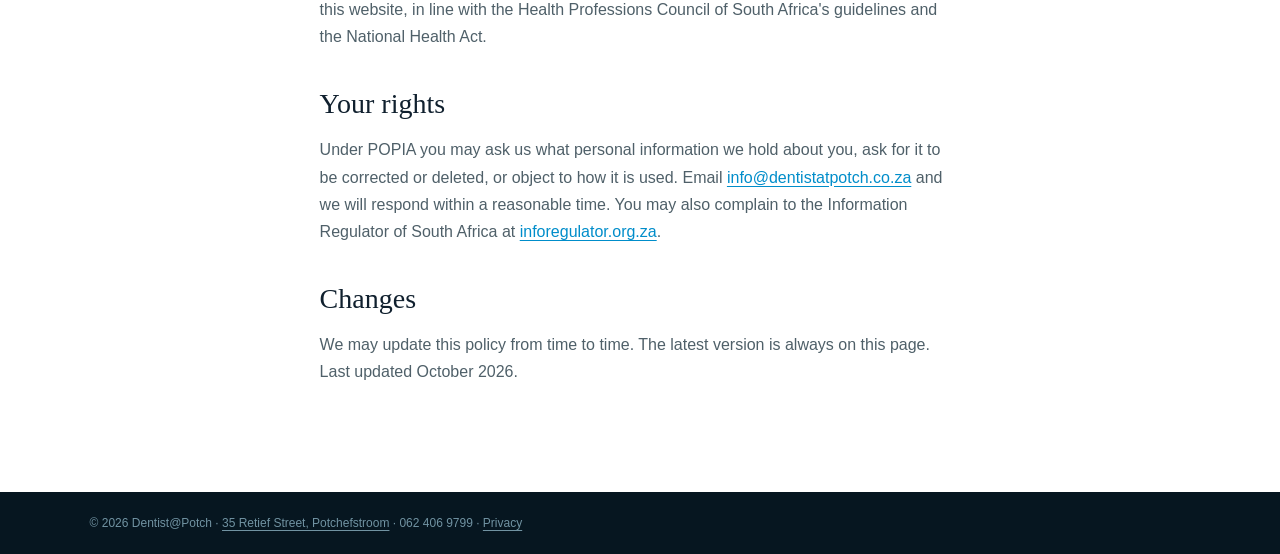
==== commit da888593: "Add virtual consultation page with home banner and menu link New virtual-consultation.html covering " ====
--- a/privacy.html
+++ b/privacy.html
@@ -6,14 +6,14 @@
   <title>Privacy Policy | Dentist@Potch</title>
   <meta name="description" content="How Dentist@Potch handles personal information collected through this website.">
   <link rel="icon" href="images/dentist-at-potch-emblem.webp">
-  <link rel="stylesheet" href="styles.css?v=13">
-  <script src="tracking.js?v=13"></script>
+  <link rel="stylesheet" href="styles.css?v=15">
+  <script src="tracking.js?v=15"></script>
 </head>
 <body>
   <main class="services-page">
     <header class="topbar service-nav">
       <a href="index.html" class="brand" aria-label="Dentist at Potch home"><img src="images/dentist-at-potch-logo-dark.webp" alt="Dentist at Potch"></a>
-      <nav aria-label="Main navigation"><a href="index.html">Home</a><a href="services.html">Services</a><a href="staff.html">Staff</a><a href="index.html#contact">Contact</a></nav>
+      <nav aria-label="Main navigation"><a href="index.html">Home</a><a href="services.html">Services</a><a href="staff.html">Staff</a><a href="virtual-consultation.html">Virtual consult</a><a href="index.html#contact">Contact</a></nav>
       <a class="nav-appointment" href="https://www.recomed.co.za/dentist/potchefstroom/jac-jason-jacob/9480/9414/" target="_blank" rel="noopener noreferrer">Book appointment</a>
     </header>
 
--- a/styles.css
+++ b/styles.css
@@ -31,3 +31,24 @@
 /* Banners share the top bar's gradient so the two flow together */
 .services-hero,.staff-hero{background:radial-gradient(circle at 50% -12%,rgba(7,169,234,.34),transparent 48%),linear-gradient(120deg,#061923,#0c3a50 55%,#061923)}
 .service-nav{border-bottom:0}
+.hero-copy .eyebrow sup,.hero-copy p sup{font-size:.6em;vertical-align:super;margin-left:1px}.hero-slide-invisalign::after{background:linear-gradient(90deg,rgba(2,19,30,.94) 0%,rgba(3,26,40,.72) 48%,rgba(3,26,40,.18) 100%)}
+/* Virtual consultation banner (home page) */
+.vc-banner{display:grid;grid-template-columns:auto 1fr auto;align-items:center;gap:28px;margin:0 clamp(28px,7vw,90px) 90px;padding:34px 38px;border-radius:8px;color:#fff;background:radial-gradient(circle at 85% 20%,rgba(7,169,234,.45),transparent 40%),linear-gradient(120deg,#061923,#0c3a50);box-shadow:0 18px 40px rgba(6,25,35,.18);transition:transform .2s ease,box-shadow .2s ease}
+.vc-banner:hover{transform:translateY(-3px);box-shadow:0 24px 48px rgba(6,25,35,.26)}
+.vc-banner-icon{width:64px;height:64px;border-radius:50%;display:grid;place-items:center;background:rgba(255,255,255,.1);color:#7fd8f7}.vc-banner-icon svg{width:32px;height:32px;fill:none;stroke:currentColor;stroke-width:1.7;stroke-linecap:round;stroke-linejoin:round}
+.vc-banner-copy .eyebrow{color:#7fd8f7;margin-bottom:10px}.vc-banner-copy h2{margin:0;font-family:Georgia,serif;font-size:clamp(24px,2.6vw,34px);font-weight:400;line-height:1.15;letter-spacing:-.02em}.vc-banner-copy p:last-child{margin:10px 0 0;color:#c6e2ed;font-size:15px;line-height:1.55}
+.vc-banner-cta{white-space:nowrap;background:#fff;color:#087ead;padding:14px 20px;border-radius:4px;font-size:13px;font-weight:800}
+/* Virtual consultation page */
+.vc-section{max-width:980px;margin:auto}.vc-section h2{font-family:Georgia,serif;font-size:clamp(28px,3.2vw,42px);line-height:1.12;font-weight:400;margin:0 0 34px;letter-spacing:-.025em}.vc-section h3{font-family:Georgia,serif;font-size:26px;font-weight:400;margin:48px 0 18px}
+.vc-cards{display:grid;grid-template-columns:repeat(3,1fr);gap:18px}.vc-card{border:1px solid var(--line);border-radius:6px;padding:28px 22px;text-align:center;background:#fff}.vc-icon{width:56px;height:56px;margin:0 auto 14px;border-radius:50%;background:var(--pale);color:var(--blue);display:grid;place-items:center}.vc-icon svg,.vc-note svg{fill:none;stroke:currentColor;stroke-width:1.7;stroke-linecap:round;stroke-linejoin:round}.vc-icon svg{width:30px;height:30px}.vc-card p{margin:0;font-size:15px;font-weight:700;color:var(--ink)}
+.vc-notes{display:grid;grid-template-columns:1fr 1fr;gap:18px;margin-top:18px}.vc-note{display:flex;gap:16px;align-items:flex-start;padding:20px 22px;border-radius:6px}.vc-note svg{width:30px;height:30px;flex:none;margin-top:2px}.vc-note strong{display:block;font-size:15px;margin-bottom:4px}.vc-note p{margin:0;font-size:14px;line-height:1.55}
+.vc-note-pay{background:#fff3e6;color:#8a4b00}.vc-note-pay p{color:#8a4b00}.vc-note-consent{background:#eaf7fc;color:#0a4f6e}.vc-note-consent p{color:#0a4f6e}
+.vc-how{border-top:1px solid var(--line)}
+.vc-table{width:100%;border-collapse:collapse;font-size:16px}.vc-table th,.vc-table td{text-align:left;padding:14px 16px;border-bottom:1px solid var(--line)}.vc-table thead th{font-size:12px;letter-spacing:.12em;text-transform:uppercase;color:#6d7d85;font-weight:800}.vc-table tbody th{font-weight:700;color:var(--ink)}.vc-table td{color:#4f6069}.vc-table td:last-child{font-weight:800;color:#008dca}
+.vc-steps{counter-reset:step;list-style:none;margin:0;padding:0;max-width:760px}.vc-steps>li{counter-increment:step;position:relative;padding:0 0 18px 54px;color:#4f6069;font-size:16px;line-height:1.6}.vc-steps>li::before{content:counter(step);position:absolute;left:0;top:-2px;width:36px;height:36px;border-radius:50%;background:var(--blue);color:#fff;font-weight:800;display:grid;place-items:center;font-size:14px}.vc-steps>li strong{color:var(--ink)}.vc-steps ul{margin:8px 0 0;padding-left:20px}.vc-steps ul li{margin-bottom:4px}
+.vc-flow{list-style:none;margin:0;padding:0;display:grid;grid-template-columns:repeat(5,1fr);gap:12px;counter-reset:none}.vc-flow li{position:relative;background:#f2f9fb;border:1px solid var(--line);border-radius:6px;padding:18px 14px 16px;text-align:center}.vc-flow li span{display:inline-grid;place-items:center;width:30px;height:30px;border-radius:50%;background:var(--blue);color:#fff;font-weight:800;font-size:13px;margin-bottom:10px}.vc-flow li strong{display:block;font-size:14px;color:var(--ink);line-height:1.3}.vc-flow li small{display:block;margin-top:6px;color:#6d7d85;font-size:12px;line-height:1.4}.vc-flow li:not(:last-child)::after{content:"→";position:absolute;right:-13px;top:50%;transform:translateY(-50%);color:#a6bdc7;font-size:16px}
+.vc-cta{margin-top:56px;padding:44px 48px;display:flex;justify-content:space-between;align-items:center;gap:30px;background:var(--blue);color:#fff;border-radius:8px}.vc-cta .eyebrow{color:#dff6ff}.vc-cta h2{margin:0 0 10px;font-size:clamp(24px,2.8vw,34px)}.vc-cta p:last-child{margin:0;color:#dff6ff;font-size:15px;line-height:1.55}.vc-cta a{background:#fff;color:#087ead;padding:15px 20px;font-size:13px;font-weight:bold;white-space:nowrap;border-radius:4px}
+@media(max-width:1000px){.vc-flow{grid-template-columns:1fr;gap:10px}.vc-flow li{text-align:left;display:grid;grid-template-columns:auto 1fr;column-gap:14px;align-items:center}.vc-flow li span{margin:0;grid-row:span 2}.vc-flow li small{margin-top:2px}.vc-flow li:not(:last-child)::after{content:"↓";right:auto;left:26px;top:auto;bottom:-14px;transform:none}}
+@media(max-width:700px){.vc-banner{grid-template-columns:1fr;gap:18px;margin:0 24px 65px;padding:28px 24px}.vc-banner-cta{justify-self:start}.vc-notes{grid-template-columns:1fr}.vc-cta{display:block;padding:32px 26px}.vc-cta a{display:inline-block;margin-top:20px}.vc-table{font-size:14px}.vc-table th,.vc-table td{padding:12px 8px}}
+@media(max-width:480px){.vc-cards{grid-template-columns:1fr}}
+.topbar nav a{white-space:nowrap}@media(max-width:700px){.topbar nav{flex-wrap:wrap;row-gap:0;gap:4px 14px}}
